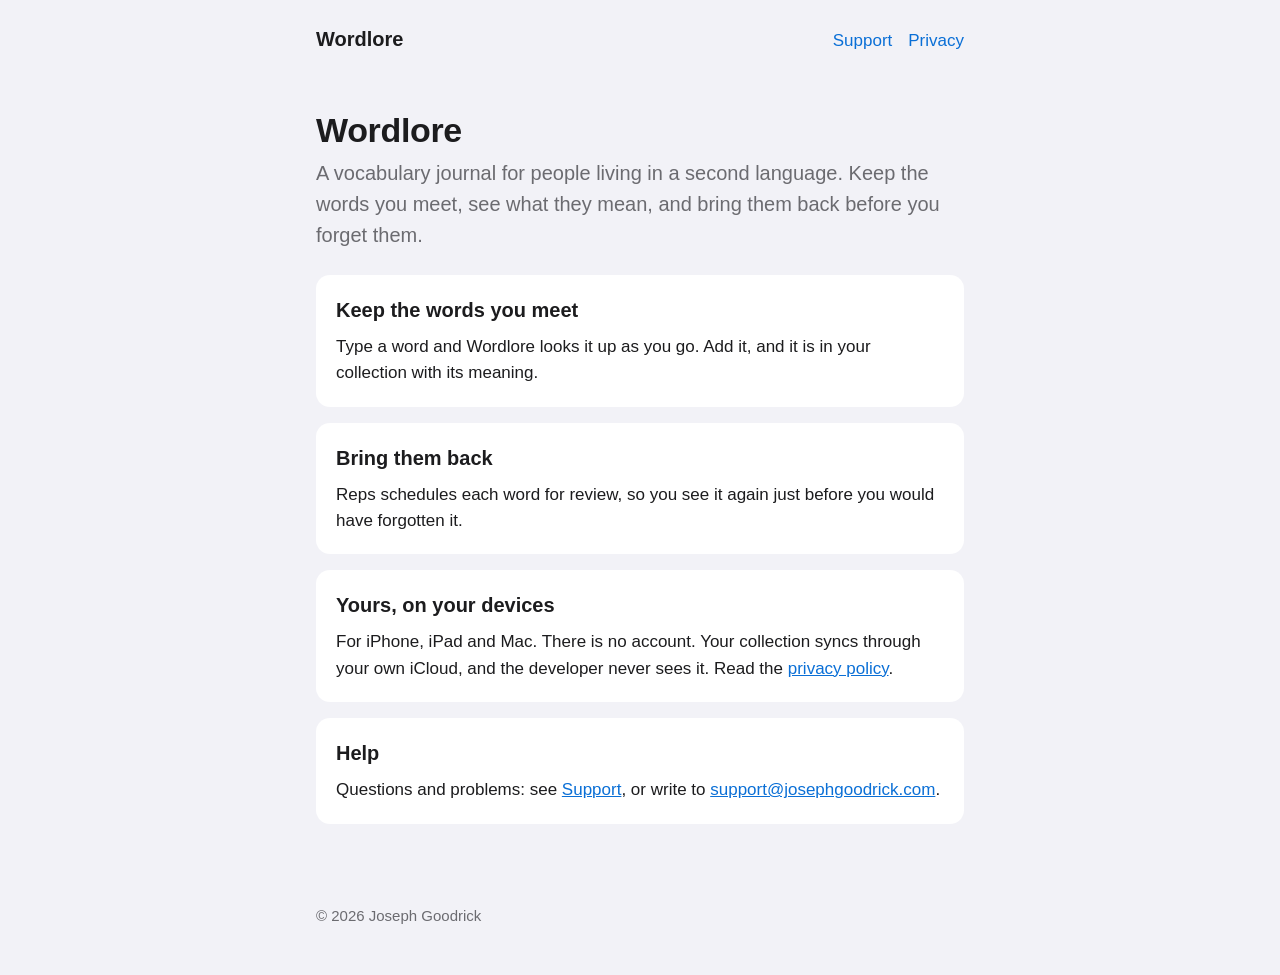
==== index.html @ f15b778c "Wordlore support and privacy pages Co-Authored-By: Claude Fable 5.2 <noreply@anthropic.com>" ====
<!doctype html>
<html lang="en">
<head>
    <meta charset="utf-8">
    <meta name="viewport" content="width=device-width, initial-scale=1">
    <title>Wordlore · Vocabulary Journal</title>
    <meta name="description" content="Wordlore is a vocabulary journal for people living in a second language.">
    <link rel="stylesheet" href="style.css">
</head>
<body>
<header class="site">
    <a class="brand" href="./">Wordlore</a>
    <nav><a href="support/">Support</a><a href="privacy/">Privacy</a></nav>
</header>
<main>
    <h1>Wordlore</h1>
    <p class="lede">A vocabulary journal for people living in a second language. Keep the words you meet, see what they mean, and bring them back before you forget them.</p>

    <section class="card">
        <h2>Keep the words you meet</h2>
        <p>Type a word and Wordlore looks it up as you go. Add it, and it is in your collection with its meaning.</p>
    </section>

    <section class="card">
        <h2>Bring them back</h2>
        <p>Reps schedules each word for review, so you see it again just before you would have forgotten it.</p>
    </section>

    <section class="card">
        <h2>Yours, on your devices</h2>
        <p>For iPhone, iPad and Mac. There is no account. Your collection syncs through your own iCloud, and the developer never sees it. Read the <a href="privacy/">privacy policy</a>.</p>
    </section>

    <section class="card">
        <h2>Help</h2>
        <p>Questions and problems: see <a href="support/">Support</a>, or write to <a href="mailto:support@josephgoodrick.com">support@josephgoodrick.com</a>.</p>
    </section>
</main>
<footer>© 2026 Joseph Goodrick</footer>
</body>
</html>
---- style.css ----
:root {
    color-scheme: light dark;
    --canvas: #f2f2f7;
    --card: #ffffff;
    --text: #1c1c1e;
    --secondary: #6b6b70;
    --hairline: #d9d9de;
    --accent: #0a6fd6;
}

@media (prefers-color-scheme: dark) {
    :root {
        --canvas: #000000;
        --card: #1c1c1e;
        --text: #f5f5f7;
        --secondary: #a1a1a6;
        --hairline: #2c2c2e;
        --accent: #4fc8f2;
    }
}

* { box-sizing: border-box; }

body {
    margin: 0;
    background: var(--canvas);
    color: var(--text);
    font: 17px/1.55 -apple-system, BlinkMacSystemFont, "SF Pro Text", "Helvetica Neue", Arial, sans-serif;
    -webkit-text-size-adjust: 100%;
}

main {
    max-width: 680px;
    margin: 0 auto;
    padding: 32px 16px 64px;
}

header.site {
    max-width: 680px;
    margin: 0 auto;
    padding: 24px 16px 0;
    display: flex;
    flex-wrap: wrap;
    gap: 8px 20px;
    align-items: baseline;
}

header.site .brand {
    font-weight: 700;
    font-size: 20px;
    color: var(--text);
    text-decoration: none;
    margin-right: auto;
}

header.site nav a {
    color: var(--accent);
    text-decoration: none;
    margin-left: 16px;
}

header.site nav a:first-child { margin-left: 0; }

h1 {
    font-size: 34px;
    line-height: 1.15;
    letter-spacing: -0.01em;
    margin: 24px 0 8px;
}

h2 {
    font-size: 20px;
    margin: 0 0 8px;
}

p, ul { margin: 0 0 12px; }
ul { padding-left: 22px; }
li { margin-bottom: 6px; }

a { color: var(--accent); }

.lede {
    font-size: 20px;
    color: var(--secondary);
    margin-bottom: 24px;
}

.meta {
    color: var(--secondary);
    font-size: 15px;
    margin-bottom: 24px;
}

section.card {
    background: var(--card);
    border-radius: 14px;
    padding: 20px;
    margin-bottom: 16px;
}

section.card > :last-child { margin-bottom: 0; }

footer {
    max-width: 680px;
    margin: 0 auto;
    padding: 0 16px 48px;
    color: var(--secondary);
    font-size: 15px;
}
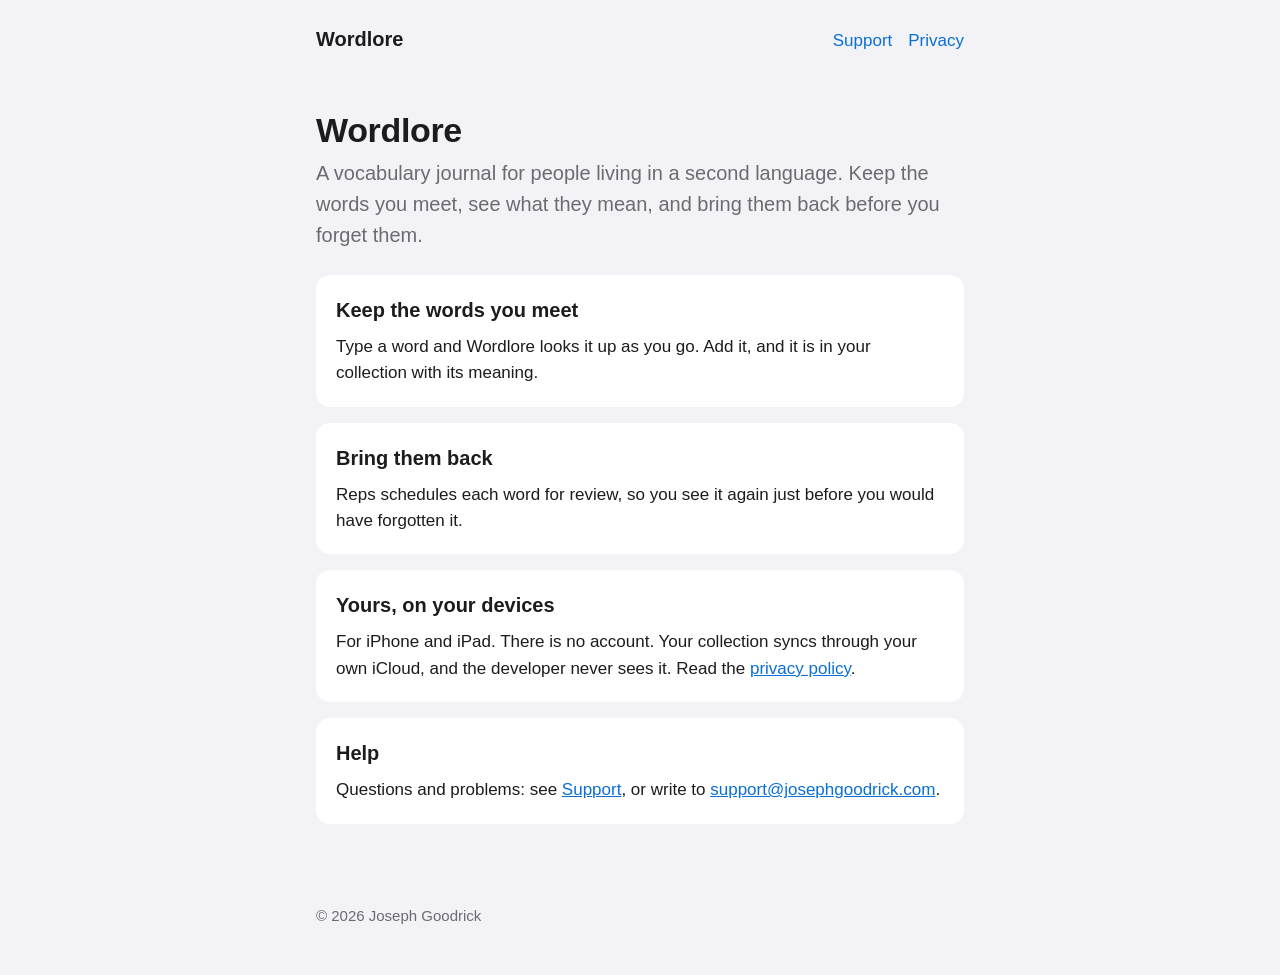
==== commit f4715f1f: "Landing page: iPhone and iPad Co-Authored-By: Claude Fable 5.2 <noreply@anthropic.com>" ====
--- a/index.html
+++ b/index.html
@@ -28,7 +28,7 @@
 
     <section class="card">
         <h2>Yours, on your devices</h2>
-        <p>For iPhone, iPad and Mac. There is no account. Your collection syncs through your own iCloud, and the developer never sees it. Read the <a href="privacy/">privacy policy</a>.</p>
+        <p>For iPhone and iPad. There is no account. Your collection syncs through your own iCloud, and the developer never sees it. Read the <a href="privacy/">privacy policy</a>.</p>
     </section>
 
     <section class="card">
